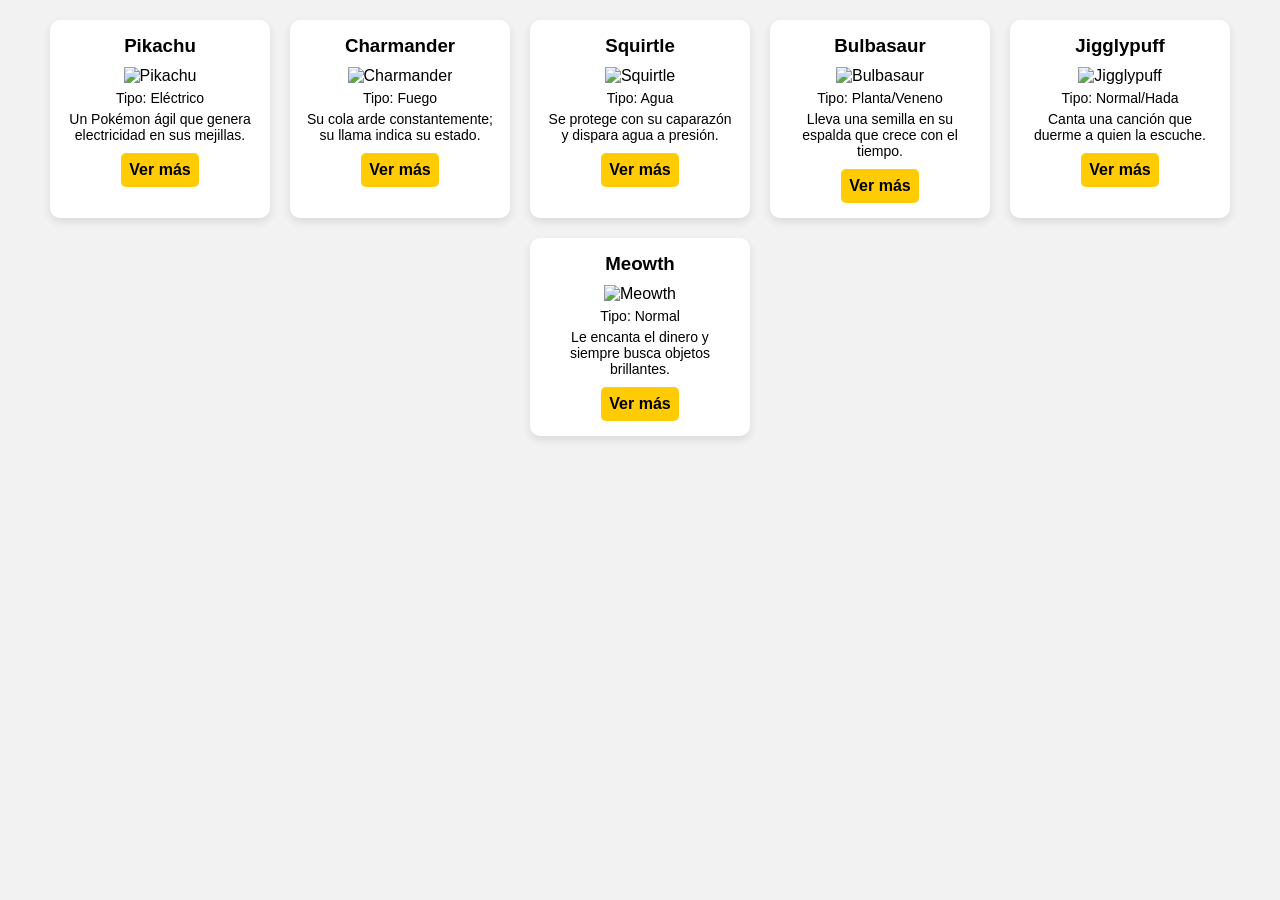
==== pokemon/carta.HTML @ 7d6e3e3d "cartas pokemon" ====
<!DOCTYPE html>
<html lang="es">
<head>
    <meta charset="UTF-8">
    <title>Cards Pokémon</title>
    <link rel="stylesheet" href="dise.css">
</head>
<body>

<main class="main-container">

    <!-- CARD 1 -->
    <div class="card">
        <h3 class="card-title">Pikachu</h3>

        <figure>
            <img src="https://raw.githubusercontent.com/PokeAPI/sprites/master/sprites/pokemon/25.png" alt="Pikachu">
            <figcaption class="card-text">
                Tipo: Eléctrico
            </figcaption>
        </figure>

        <p class="card-text">
            Un Pokémon ágil que genera electricidad en sus mejillas.
        </p>

        <a href="https://pokemon.fandom.com/wiki/Pikachu" target="_blank">Ver más</a>
    </div>

    <!-- CARD 2 -->
    <div class="card">
        <h3 class="card-title">Charmander</h3>

        <figure>
            <img src="https://raw.githubusercontent.com/PokeAPI/sprites/master/sprites/pokemon/4.png" alt="Charmander">
            <figcaption class="card-text">
                Tipo: Fuego
            </figcaption>
        </figure>

        <p class="card-text">
            Su cola arde constantemente; su llama indica su estado.
        </p>

        <a href="https://pokemon.fandom.com/wiki/Charmander" target="_blank">Ver más</a>
    </div>

    <!-- CARD 3 -->
    <div class="card">
        <h3 class="card-title">Squirtle</h3>

        <figure>
            <img src="https://raw.githubusercontent.com/PokeAPI/sprites/master/sprites/pokemon/7.png" alt="Squirtle">
            <figcaption class="card-text">
                Tipo: Agua
            </figcaption>
        </figure>

        <p class="card-text">
            Se protege con su caparazón y dispara agua a presión.
        </p>

        <a href="https://pokemon.fandom.com/wiki/Squirtle" target="_blank">Ver más</a>
    </div>

    <!-- CARD 4 -->
    <div class="card">
        <h3 class="card-title">Bulbasaur</h3>

        <figure>
            <img src="https://raw.githubusercontent.com/PokeAPI/sprites/master/sprites/pokemon/1.png" alt="Bulbasaur">
            <figcaption class="card-text">
                Tipo: Planta/Veneno
            </figcaption>
        </figure>

        <p class="card-text">
            Lleva una semilla en su espalda que crece con el tiempo.
        </p>

        <a href="https://pokemon.fandom.com/wiki/Bulbasaur" target="_blank">Ver más</a>
    </div>

    <!-- CARD 5 -->
    <div class="card">
        <h3 class="card-title">Jigglypuff</h3>

        <figure>
            <img src="https://raw.githubusercontent.com/PokeAPI/sprites/master/sprites/pokemon/39.png" alt="Jigglypuff">
            <figcaption class="card-text">
                Tipo: Normal/Hada
            </figcaption>
        </figure>

        <p class="card-text">
            Canta una canción que duerme a quien la escuche.
        </p>

        <a href="https://pokemon.fandom.com/wiki/Jigglypuff" target="_blank">Ver más</a>
    </div>

    <!-- CARD 6 -->
    <div class="card">
        <h3 class="card-title">Meowth</h3>

        <figure>
            <img src="https://raw.githubusercontent.com/PokeAPI/sprites/master/sprites/pokemon/52.png" alt="Meowth">
            <figcaption class="card-text">
                Tipo: Normal
            </figcaption>
        </figure>

        <p class="card-text">
            Le encanta el dinero y siempre busca objetos brillantes.
        </p>

        <a href="https://pokemon.fandom.com/wiki/Meowth" target="_blank">Ver más</a>
    </div>

</main>

</body>
</html>
---- pokemon/dise.css ----
* {
    box-sizing: border-box;
    margin: 0;
    padding: 0;
    font-family: Arial, sans-serif;
}

body {
    background-color: #f2f2f2;
}

/* Contenedor principal */
.main-container {
    display: flex;
    flex-wrap: wrap;
    justify-content: center;
    gap: 20px;
    padding: 20px;
}

/* Card */
.card {
    background-color: white;
    width: 220px;
    padding: 15px;
    border-radius: 10px;
    box-shadow: 0 4px 8px rgba(0,0,0,0.1);
    text-align: center;
}

/* Imagen */
figure img {
    width: 100px;
    height: 100px;
}

/* Texto */
.card-title {
    margin-bottom: 10px;
}

.card-text {
    font-size: 14px;
    margin-top: 5px;
}

/* Link */
a {
    display: inline-block;
    margin-top: 10px;
    text-decoration: none;
    background-color: #ffcb05;
    padding: 8px;
    border-radius: 5px;
    color: black;
    font-weight: bold;
}

a:hover {
    background-color: #f2b807;
}
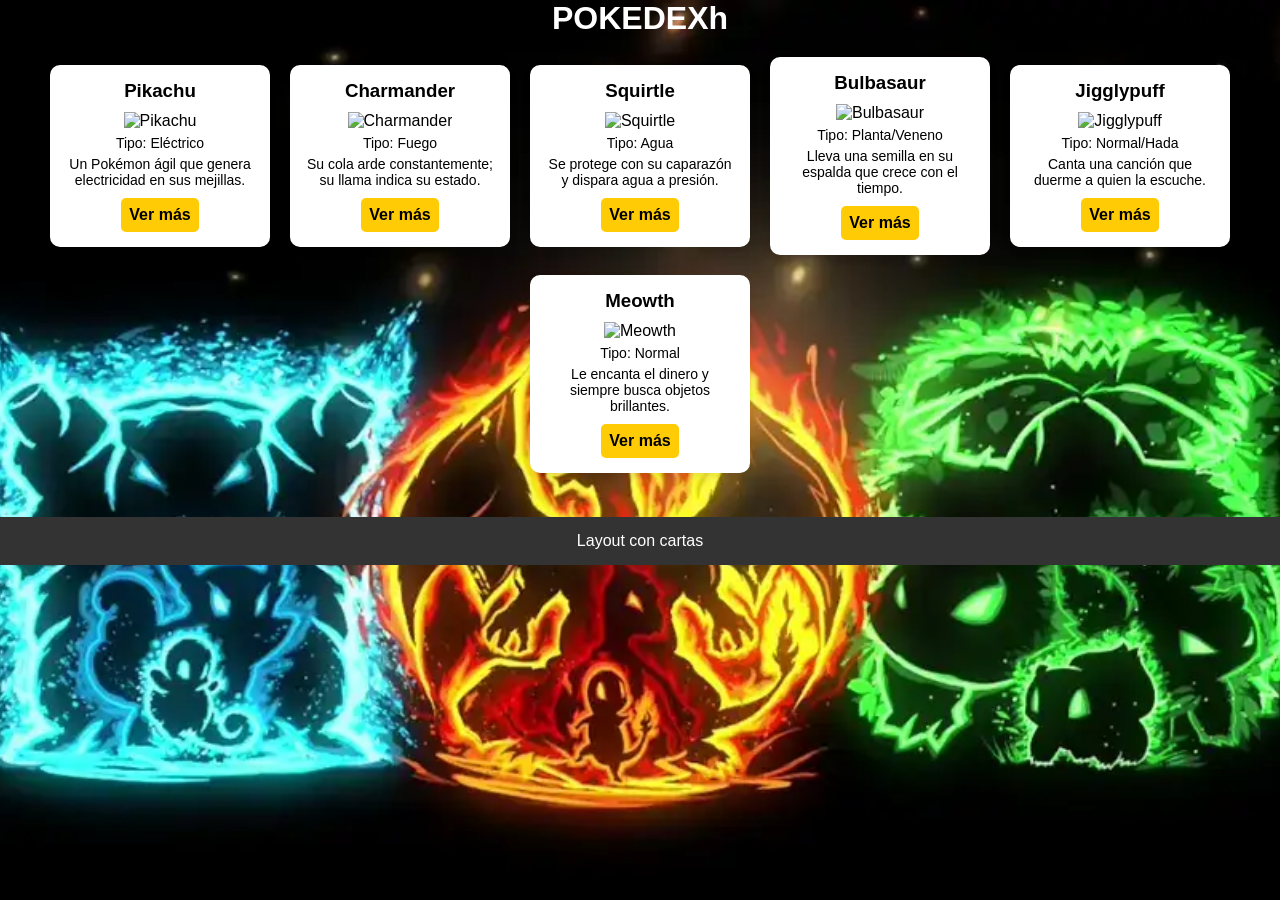
==== commit 5c618c19: "trabajo en clase" ====
--- a/pokemon/carta.HTML
+++ b/pokemon/carta.HTML
@@ -6,7 +6,9 @@
     <link rel="stylesheet" href="dise.css">
 </head>
 <body>
-
+<header class="header">
+    <h1>POKEDEXh</h1>
+</header>
 <main class="main-container">
 
     <!-- CARD 1 -->
@@ -118,6 +120,8 @@
     </div>
 
 </main>
-
+<footer class="footer">
+    <p>Layout con cartas</p>
+</footer>
 </body>
 </html>
--- a/pokemon/dise.css
+++ b/pokemon/dise.css
@@ -7,8 +7,23 @@
 
 body {
     background-color: #f2f2f2;
+   font-family: Arial, Helvetica, sans-serif;
+
+    /* background-color: var(--color-light); */
+
+    background-image: url("pokemon-16.webp");
+    background-size: cover;
+    background-repeat: no-repeat;
+    background-attachment: fixed;
+    background-position: center;
+    height: 100vh;
 }
-
+.header{
+    display: flex;
+    color: white;
+    justify-content: center; 
+    margin:  24px 0: /* marfin : y x; */
+}
 /* Contenedor principal */
 .main-container {
     display: flex;
@@ -16,6 +31,7 @@
     justify-content: center;
     gap: 20px;
     padding: 20px;
+    align-items: center;
 }
 
 /* Card */
@@ -58,4 +74,12 @@
 
 a:hover {
     background-color: #f2b807;
+}
+.footer{
+    text-align: center;
+    padding: 15px;
+    background-color: #333;
+    color: white;
+    margin-top: 20px;
+    margin: 24px 0; 
 }
